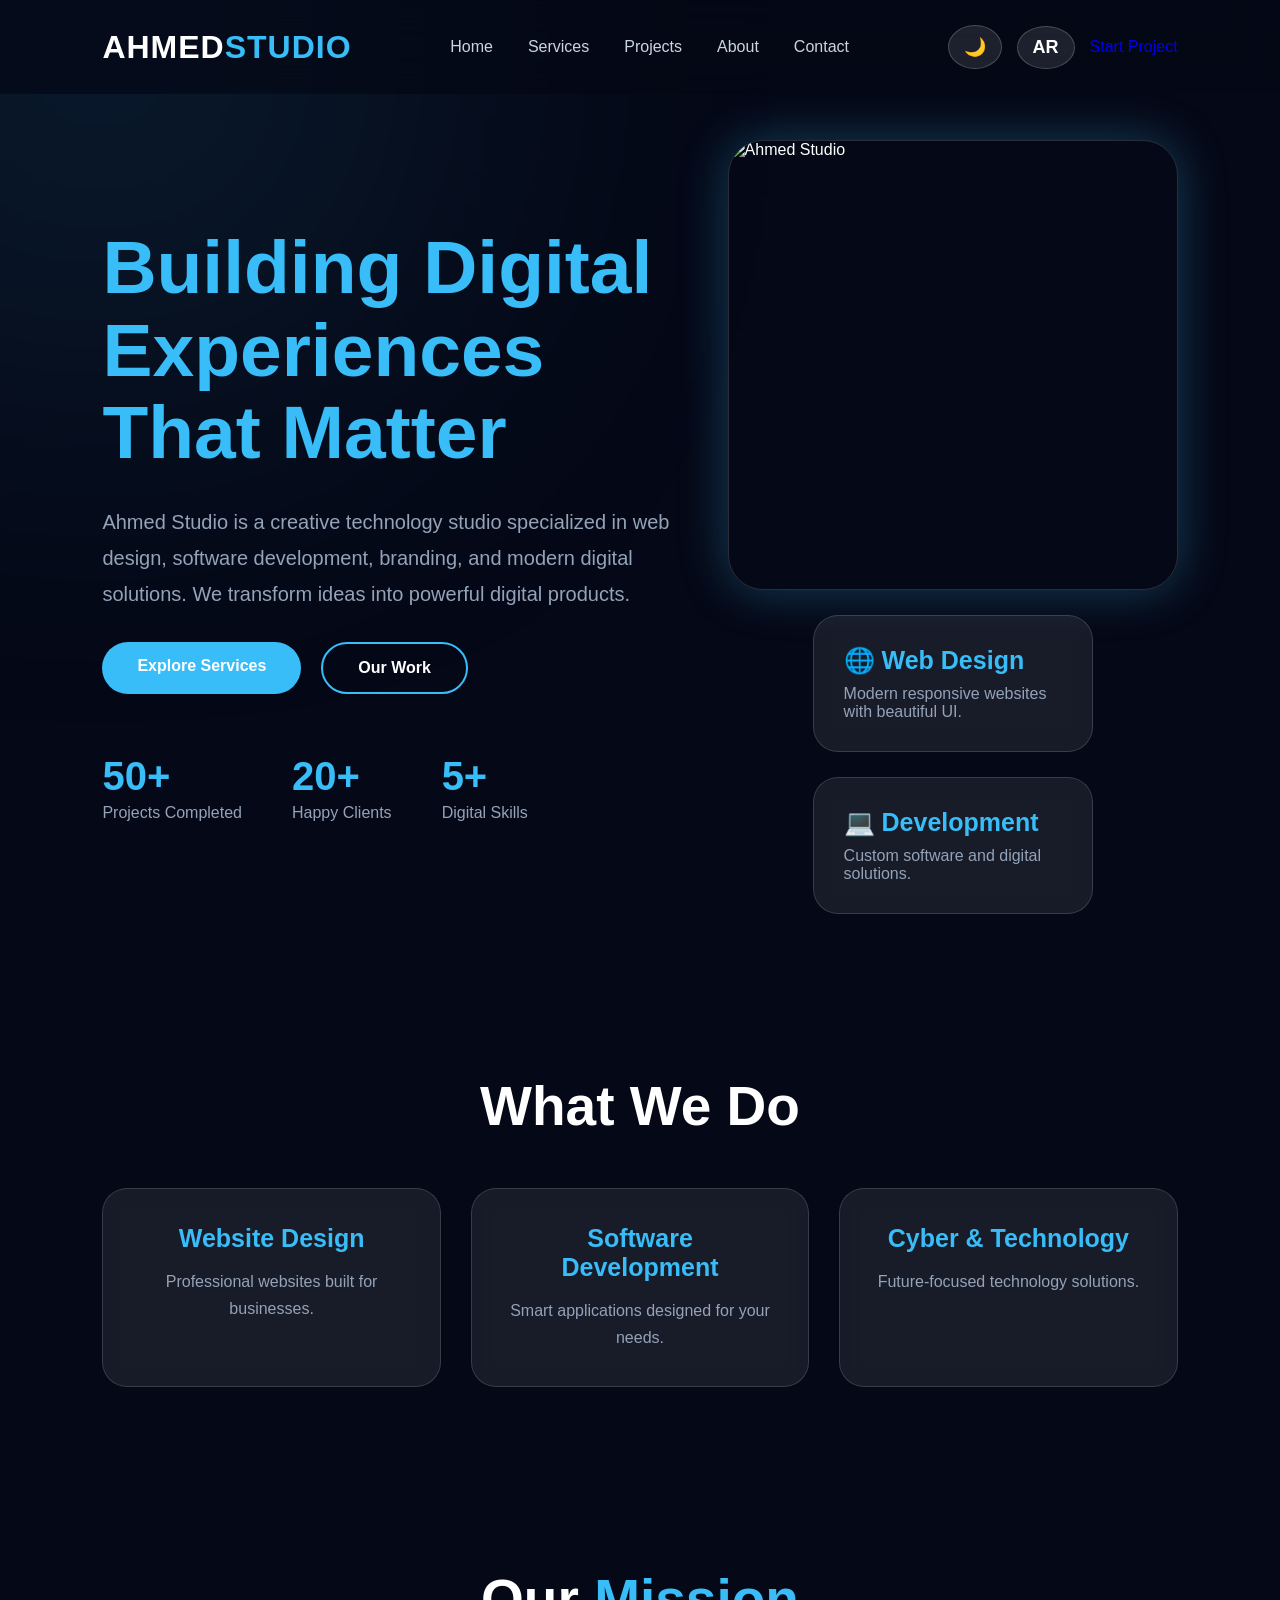
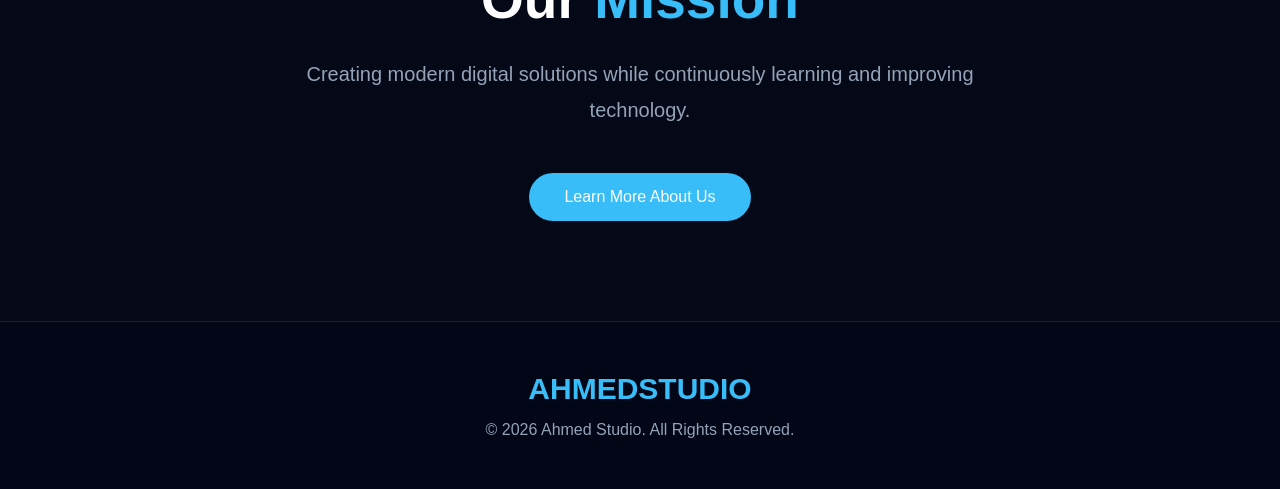
==== index.html @ b9c84dff "Add files via upload" ====
<!DOCTYPE html>
<html lang="en">

<head>

<meta charset="UTF-8">
<meta name="viewport" content="width=device-width, initial-scale=1.0">

<title>Ahmed Studio | Digital Solutions</title>

<link rel="stylesheet" href="style.css">

</head>


<body>



<header>


<div class="logo">
AHMED<span>STUDIO</span>
</div>




<nav>

<a href="index.html"
data-en="Home"
data-ar="الرئيسية">
Home
</a>


<a href="services.html"
data-en="Services"
data-ar="الخدمات">
Services
</a>


<a href="projects.html"
data-en="Projects"
data-ar="المشاريع">
Projects
</a>


<a href="about.html"
data-en="About"
data-ar="حول">
About
</a>


<a href="contact.html"
data-en="Contact"
data-ar="تواصل">
Contact
</a>


</nav>




<div class="header-buttons">


<button id="theme-toggle">
🌙
</button>


<button id="language-toggle">
AR
</button>



<a href="contact.html" class="nav-btn"
data-en="Start Project"
data-ar="ابدأ مشروع">

Start Project

</a>


</div>



</header>









<section class="hero">



<div class="content">



<h1>

<span data-en="Building"
data-ar="نبني">
Building
</span>


<span>
Digital Experiences
</span>


<span data-en="That Matter"
data-ar="تجارب رقمية مميزة">
That Matter
</span>


</h1>







<p
data-en="Ahmed Studio is a creative technology studio specialized in web design, software development, branding, and modern digital solutions. We transform ideas into powerful digital products."
data-ar="استوديو أحمد هو استوديو تقني إبداعي متخصص في تصميم المواقع وتطوير البرمجيات والعلامات التجارية والحلول الرقمية الحديثة. نحول الأفكار إلى منتجات رقمية قوية.">

Ahmed Studio is a creative technology studio
specialized in web design, software development,
branding, and modern digital solutions.

We transform ideas into powerful digital products.

</p>







<div class="buttons">


<a href="services.html"
data-en="Explore Services"
data-ar="استكشف الخدمات">

Explore Services

</a>




<a href="projects.html"
data-en="Our Work"
data-ar="أعمالنا">

Our Work

</a>


</div>









<div class="stats">


<div>

<h2>
50+
</h2>

<p data-en="Projects Completed"
data-ar="مشاريع مكتملة">

Projects Completed

</p>

</div>





<div>

<h2>
20+
</h2>

<p data-en="Happy Clients"
data-ar="عملاء سعداء">

Happy Clients

</p>

</div>





<div>

<h2>
5+
</h2>

<p data-en="Digital Skills"
data-ar="مهارات تقنية">

Digital Skills

</p>

</div>


</div>





</div>









<div class="shape">



<img 
src="images/studio.png"
class="hero-image"
alt="Ahmed Studio">






<div class="card">

<h2>
🌐 Web Design
</h2>

<p>
Modern responsive websites with beautiful UI.
</p>


</div>








<div class="card">

<h2>
💻 Development
</h2>

<p>
Custom software and digital solutions.
</p>


</div>






</div>





</section>









<section class="home-services">



<h1
data-en="What We Do"
data-ar="ماذا نقدم">

What We <span>Do</span>

</h1>





<div class="home-cards">



<div>

<h2>
Website Design
</h2>

<p>
Professional websites built for businesses.
</p>

</div>





<div>

<h2>
Software Development
</h2>

<p>
Smart applications designed for your needs.
</p>

</div>






<div>

<h2>
Cyber & Technology
</h2>

<p>
Future-focused technology solutions.
</p>

</div>




</div>


</section>









<section class="home-about">



<h1>

Our <span>Mission</span>

</h1>



<p>

Creating modern digital solutions while
continuously learning and improving technology.

</p>





<a href="about.html">

Learn More About Us

</a>



</section>









<footer>


<h3>
AHMEDSTUDIO
</h3>


<p>
© 2026 Ahmed Studio. All Rights Reserved.
</p>



</footer>







<script src="script.js"></script>


</body>

</html>
---- style.css ----
/* =====================================
   AHMED STUDIO - COMPLETE STYLE CSS
   PART 1/2
===================================== */


/* RESET */

*{
    margin:0;
    padding:0;
    box-sizing:border-box;
    font-family:'Poppins', Arial, sans-serif;
}


html{
    scroll-behavior:smooth;
}


body{

    background:#050816;

    color:white;

    overflow-x:hidden;

}



a{
    text-decoration:none;
}



/* GLOBAL SPAN */

span{

    color:#38bdf8;

}



/* BACKGROUND EFFECT */


body::before{

    content:"";

    position:fixed;

    width:600px;

    height:600px;

    background:#38bdf8;

    opacity:.12;

    filter:blur(180px);

    top:-250px;

    left:-200px;

    z-index:-1;

}





/* =========================
        HEADER
========================= */


header{

    width:100%;

    padding:25px 8%;

    display:flex;

    justify-content:space-between;

    align-items:center;

    position:fixed;

    top:0;

    left:0;

    z-index:1000;


    background:rgba(5,8,22,.75);

    backdrop-filter:blur(20px);

}





.logo{

    font-size:32px;

    font-weight:800;

    letter-spacing:1px;

}



.logo span{

    color:#38bdf8;

}





nav{

    display:flex;

    gap:35px;

}



nav a{

    color:#cbd5e1;

    font-size:16px;

    transition:.3s;

}



nav a:hover{

    color:#38bdf8;

}





header button{

    background:#38bdf8;

    color:white;

    border:none;

    padding:14px 30px;

    border-radius:30px;

    cursor:pointer;

    font-weight:bold;

    transition:.3s;

}



header button:hover{

    transform:translateY(-5px);

    box-shadow:0 0 30px #38bdf8;

}





/* =========================
        BUTTONS
========================= */


.buttons{

    display:flex;

    gap:20px;

}



.buttons a{

    padding:15px 35px;

    border-radius:40px;

    background:#38bdf8;

    color:white;

    font-weight:bold;

    transition:.3s;

}



.buttons a:hover{

    transform:translateY(-5px);

    box-shadow:0 0 25px #38bdf8;

}



.buttons a:last-child{

    background:transparent;

    border:2px solid #38bdf8;

}





/* =========================
        HOME HERO
========================= */


.hero{

    min-height:100vh;

    padding:140px 8% 80px;

    display:flex;

    justify-content:space-between;

    align-items:center;

    gap:50px;

}





.content{

    max-width:650px;

}



.content h1{

    font-size:75px;

    line-height:1.1;

    font-weight:800;

}



.content h1 span{

    color:#38bdf8;

}





.content p{

    margin:30px 0;

    font-size:20px;

    color:#94a3b8;

    line-height:1.8;

}





/* STATS */


.stats{

    display:flex;

    gap:50px;

    margin-top:60px;

}



.stats h2{

    color:#38bdf8;

    font-size:40px;

}



.stats p{

    margin:0;

    font-size:16px;

}




/* =========================
       HERO IMAGE
========================= */


.shape{

    display:flex;

    flex-direction:column;

    align-items:center;

    gap:25px;

}





.hero-image{

    width:450px;

    height:450px;

    object-fit:cover;

    border-radius:35px;

    border:1px solid rgba(255,255,255,.15);

    box-shadow:

    0 0 50px rgba(56,189,248,.3);

    transition:.4s;

}



.hero-image:hover{

    transform:scale(1.04);

}





/* SMALL CARDS */


.card{

    width:280px;

    padding:30px;

    background:rgba(255,255,255,.08);

    border:1px solid rgba(255,255,255,.15);

    border-radius:25px;

    backdrop-filter:blur(10px);

    transition:.4s;

}



.card:hover{

    transform:translateY(-10px);

    border-color:#38bdf8;

}



.card h2{

    color:#38bdf8;

    font-size:25px;

    margin-bottom:10px;

}



.card p{

    color:#94a3b8;

}





/* =========================
        SERVICES PAGE
========================= */


.services-page{

    min-height:100vh;

    padding:150px 8% 80px;

}





.title{

    text-align:center;

    max-width:700px;

    margin:auto;

}



.title h1{

    font-size:60px;

}



.title p{

    color:#94a3b8;

    font-size:20px;

    margin-top:20px;

}





.services-container{

    margin-top:70px;

    display:grid;

    grid-template-columns:repeat(2,1fr);

    gap:30px;

}





.service-card{

    padding:40px;

    background:rgba(255,255,255,.08);

    border:1px solid rgba(255,255,255,.15);

    border-radius:25px;

    backdrop-filter:blur(10px);

    transition:.4s;

}



.service-card:hover{

    transform:translateY(-10px);

    border-color:#38bdf8;

}



.service-card h2{

    font-size:30px;

    margin-bottom:20px;

}



.service-card p{

    color:#94a3b8;

    line-height:1.8;

}



.service-card a{

    display:inline-block;

    margin-top:20px;

    color:#38bdf8;

    font-weight:bold;

}
/* =====================================
   AHMED STUDIO - COMPLETE STYLE CSS
   PART 2/2
===================================== */


/* =========================
        PROJECTS PAGE
========================= */


.projects-page{

    min-height:100vh;

    padding:150px 8% 80px;

}



.projects-container{

    margin-top:70px;

    display:grid;

    grid-template-columns:repeat(3,1fr);

    gap:30px;

}




.project-card{

    background:rgba(255,255,255,.08);

    border:1px solid rgba(255,255,255,.15);

    border-radius:25px;

    overflow:hidden;

    transition:.4s;

}



.project-card:hover{

    transform:translateY(-12px);

    border-color:#38bdf8;

}





.project-card img{

    width:100%;

    height:250px;

    object-fit:cover;

}



.project-content{

    padding:30px;

}



.project-content h2{

    color:#38bdf8;

    margin-bottom:15px;

}



.project-content p{

    color:#94a3b8;

    line-height:1.7;

}





/* =========================
        ABOUT PAGE
========================= */


.about-page{

    min-height:100vh;

    padding:150px 8% 80px;

    display:flex;

    align-items:center;

    gap:60px;

}




.about-image img{

    width:400px;

    height:400px;

    object-fit:cover;

    border-radius:35px;

}



.about-content{

    max-width:600px;

}



.about-content h1{

    font-size:60px;

}



.about-content p{

    margin-top:25px;

    color:#94a3b8;

    font-size:19px;

    line-height:1.8;

}





/* =========================
        CONTACT PAGE
========================= */


.contact-page{

    min-height:100vh;

    padding:150px 8% 80px;

}



.contact-box{

    max-width:700px;

    margin:auto;

    background:rgba(255,255,255,.08);

    border:1px solid rgba(255,255,255,.15);

    padding:40px;

    border-radius:30px;

    backdrop-filter:blur(10px);

}




.contact-box input,

.contact-box textarea{

    width:100%;

    padding:18px;

    margin-bottom:20px;

    border-radius:15px;

    border:none;

    outline:none;

    background:rgba(255,255,255,.1);

    color:white;

}



.contact-box textarea{

    height:150px;

    resize:none;

}





.contact-box button{

    width:100%;

    padding:16px;

    border:none;

    border-radius:30px;

    background:#38bdf8;

    color:white;

    font-weight:bold;

    cursor:pointer;

    transition:.3s;

}



.contact-box button:hover{

    box-shadow:0 0 30px #38bdf8;

}





/* =========================
        FOOTER
========================= */


footer{

    text-align:center;

    padding:50px 20px;

    background:#020617;

    border-top:1px solid rgba(255,255,255,.1);

}



footer h3{

    font-size:30px;

    color:#38bdf8;

}



footer p{

    color:#94a3b8;

    margin-top:15px;

}





/* =========================
        ANIMATIONS
========================= */


@keyframes fadeUp{

    from{

        opacity:0;

        transform:translateY(40px);

    }


    to{

        opacity:1;

        transform:translateY(0);

    }

}



.hero,
.service-card,
.project-card{

    animation:fadeUp .8s ease;

}





/* =========================
        RESPONSIVE
========================= */


@media(max-width:1000px){


header{

    flex-direction:column;

    gap:20px;

}



nav{

    flex-wrap:wrap;

    justify-content:center;

}



.hero{

    flex-direction:column;

    text-align:center;

}



.content h1{

    font-size:50px;

}



.buttons{

    justify-content:center;

}



.stats{

    justify-content:center;

}



.hero-image{

    width:320px;

    height:320px;

}



.services-container{

    grid-template-columns:1fr;

}



.projects-container{

    grid-template-columns:1fr;

}



.about-page{

    flex-direction:column;

    text-align:center;

}



.about-image img{

    width:300px;

    height:300px;

}



.about-content h1{

    font-size:45px;

}



}




@media(max-width:600px){


header button{

    display:none;

}



.content h1{

    font-size:40px;

}



.title h1{

    font-size:40px;

}



.card{

    width:250px;

}



.service-card{

    padding:30px;

}



.stats{

    flex-direction:column;

    gap:20px;

}



}
/* ABOUT IMPROVEMENTS */


.about-page{

    min-height:100vh;

    padding:150px 8% 80px;

    display:flex;

    align-items:center;

    justify-content:center;

    gap:80px;

}



.about-image img{

    width:380px;

    height:380px;

    object-fit:cover;

    border-radius:40px;

    border:1px solid rgba(255,255,255,.15);

    box-shadow:0 0 40px rgba(56,189,248,.25);

}



.about-content{

    max-width:600px;

}



.about-content h1{

    font-size:65px;

    margin-bottom:10px;

}



.about-content h3{

    color:#38bdf8;

    margin-bottom:25px;

}



.about-content p{

    color:#94a3b8;

    line-height:1.8;

    font-size:18px;

    margin-bottom:20px;

}





.about-box{

    display:grid;

    grid-template-columns:repeat(2,1fr);

    gap:20px;

    margin:35px 0;

}



.about-box div{

    background:rgba(255,255,255,.08);

    border:1px solid rgba(255,255,255,.15);

    padding:25px;

    border-radius:20px;

}



.about-box h2{

    color:#38bdf8;

    font-size:22px;

    margin-bottom:10px;

}





.vision{

    text-align:center;

    padding:80px 15%;

}



.vision h1{

    font-size:50px;

}



.vision p{

    color:#94a3b8;

    font-size:20px;

    margin-top:20px;

}





@media(max-width:900px){

.about-page{

    flex-direction:column;

    text-align:center;

}


.about-content h1{

    font-size:45px;

}


.about-box{

    grid-template-columns:1fr;

}

}
/* =========================
      HOME EXTRA SECTIONS
========================= */


.home-services{

    padding:80px 8%;

    text-align:center;

}



.home-services h1{

    font-size:55px;

    margin-bottom:50px;

}




.home-cards{

    display:grid;

    grid-template-columns:repeat(3,1fr);

    gap:30px;

}




.home-cards div{

    background:rgba(255,255,255,.08);

    border:1px solid rgba(255,255,255,.15);

    padding:35px;

    border-radius:25px;

    backdrop-filter:blur(10px);

    transition:.4s;

}




.home-cards div:hover{

    transform:translateY(-10px);

    border-color:#38bdf8;

}




.home-cards h2{

    color:#38bdf8;

    margin-bottom:15px;

    font-size:25px;

}




.home-cards p{

    color:#94a3b8;

    line-height:1.7;

}





/* MISSION */


.home-about{

    padding:100px 15%;

    text-align:center;

}




.home-about h1{

    font-size:55px;

}



.home-about p{

    margin:25px auto;

    max-width:700px;

    color:#94a3b8;

    font-size:20px;

    line-height:1.8;

}




.home-about a{

    display:inline-block;

    margin-top:20px;

    padding:15px 35px;

    background:#38bdf8;

    color:white;

    border-radius:30px;

    transition:.3s;

}



.home-about a:hover{

    box-shadow:0 0 25px #38bdf8;

    transform:translateY(-5px);

}




@media(max-width:900px){


.home-cards{

    grid-template-columns:1fr;

}



.home-services h1,
.home-about h1{

    font-size:40px;

}


}
.header-buttons{

display:flex;

align-items:center;

gap:15px;

}



.header-buttons button{

background:rgba(255,255,255,.1);

color:white;

border:1px solid rgba(255,255,255,.2);

padding:10px 15px;

border-radius:50%;

cursor:pointer;

font-size:18px;

}



body.light .header-buttons button{

color:#0f172a;

background:white;

}
/* =====================
LIGHT MODE
===================== */


body.light{

background:#f8fafc;

color:#0f172a;

}



body.light header{

background:rgba(255,255,255,.85);

}



body.light nav a{

color:#334155;

}



body.light .card,
body.light .service-card,
body.light .project-card,
body.light .home-cards div,
body.light .about-box div{


background:white;

border-color:#cbd5e1;

}



body.light p{

color:#475569;

}



body.light footer{

background:#e2e8f0;

}



body.light .header-buttons button{

color:#0f172a;

background:white;

}
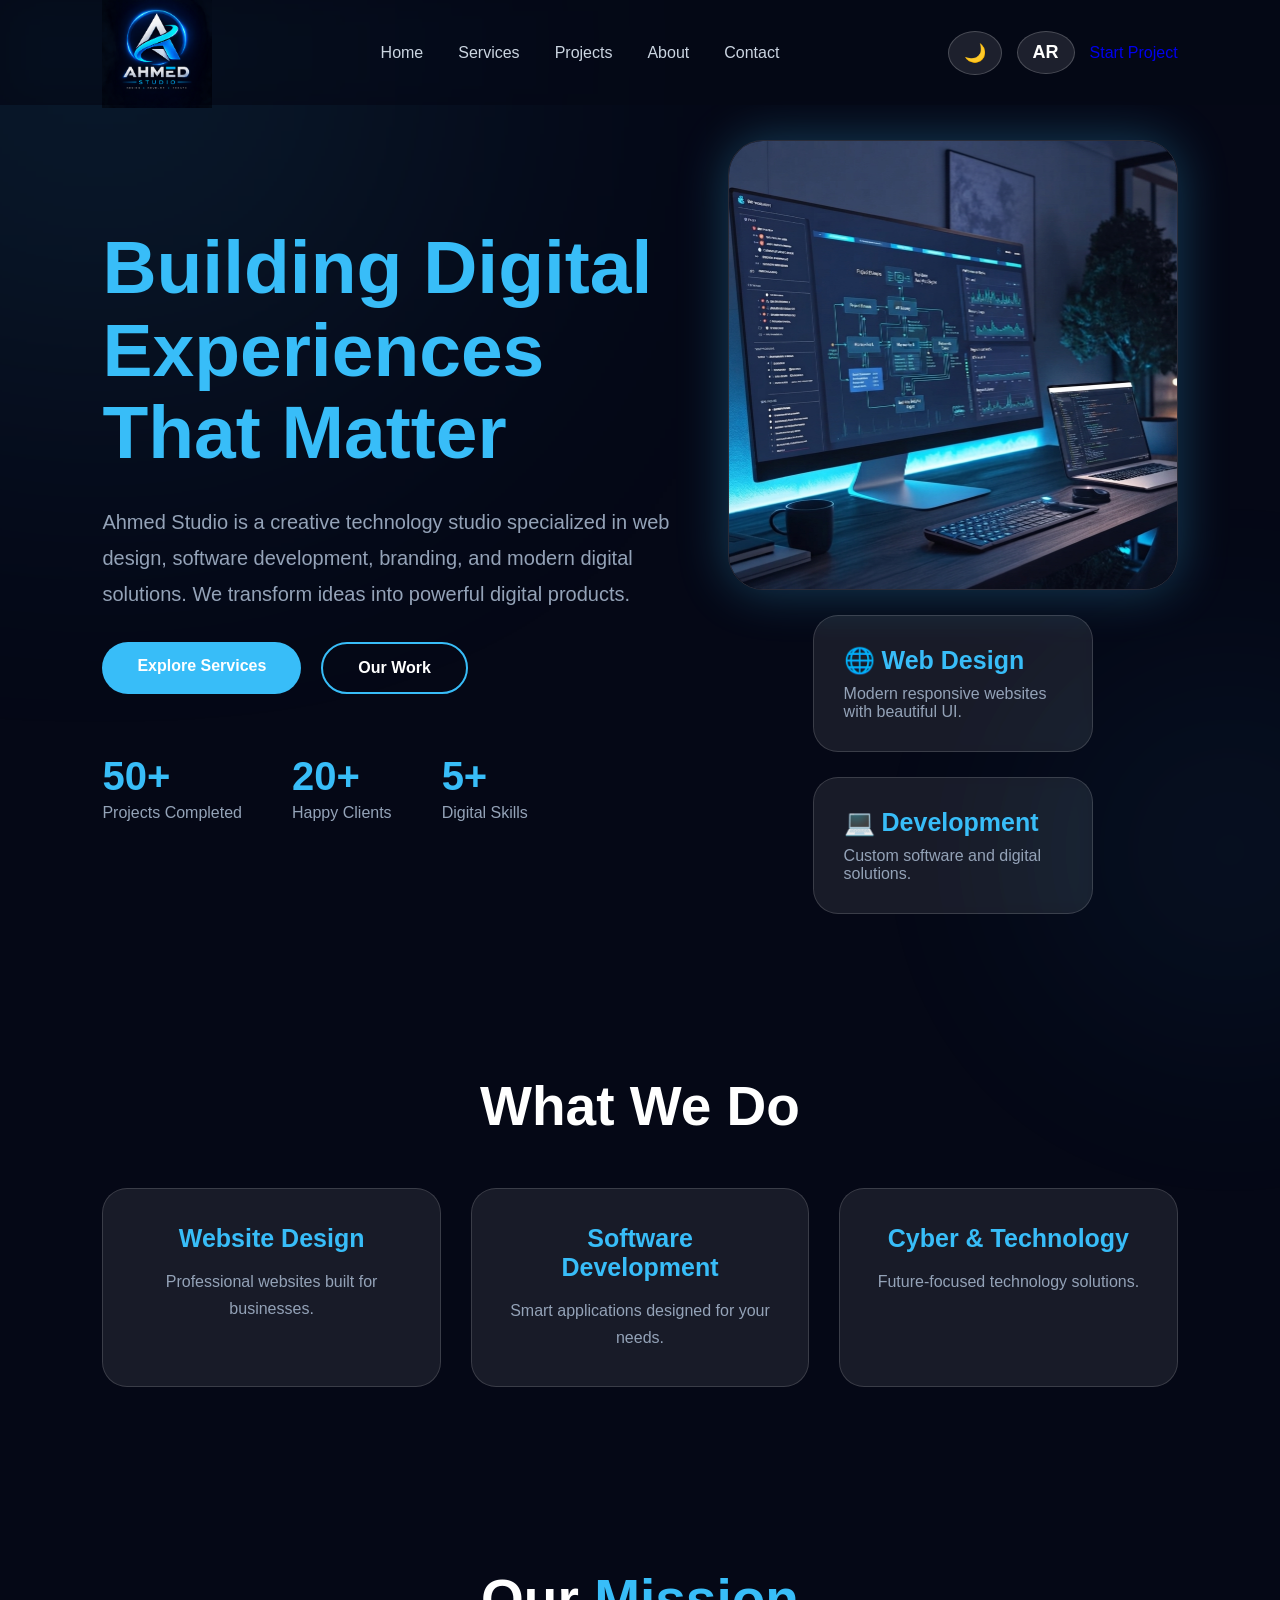
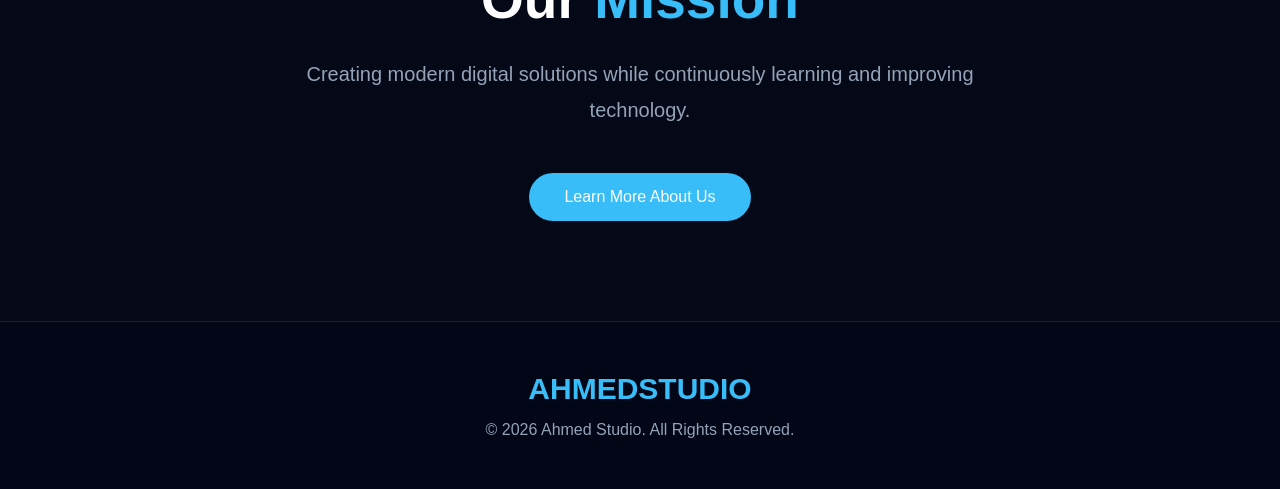
==== commit 0fb80fdc: "Add files via upload" ====
--- a/index.html
+++ b/index.html
@@ -20,10 +20,9 @@
 <header>
 
 
-<div class="logo">
-AHMED<span>STUDIO</span>
-</div>
-
+<a href="index.html" class="logo">
+    <img src="images/logo.png" alt="Ahmed Studio">
+</a>
 
 
 
--- a/style.css
+++ b/style.css
@@ -1607,4 +1607,576 @@
 
 background:white;
 
-}+}
+/* =====================================
+   AHMED STUDIO - FINAL MOBILE RESPONSIVE
+===================================== */
+
+@media (max-width: 600px) {
+
+    /* GENERAL */
+    html,
+    body {
+        width: 100%;
+        max-width: 100%;
+        overflow-x: hidden;
+    }
+
+    * {
+        max-width: 100%;
+    }
+
+
+    /* HEADER */
+    header {
+        width: 100%;
+        padding: 14px 18px;
+        flex-direction: column;
+        gap: 10px;
+    }
+
+    .logo {
+        font-size: 25px;
+    }
+
+    nav {
+        width: 100%;
+        display: flex;
+        justify-content: center;
+        align-items: center;
+        flex-wrap: wrap;
+        gap: 10px 16px;
+    }
+
+    nav a {
+        font-size: 13px;
+    }
+
+    header > button {
+        display: none;
+    }
+
+    .header-buttons {
+        position: absolute;
+        right: 15px;
+        top: 12px;
+        display: flex;
+        gap: 8px;
+    }
+
+    .header-buttons button {
+        padding: 8px 10px;
+        font-size: 15px;
+    }
+
+
+    /* HOME / HERO */
+    .hero {
+        width: 100%;
+        min-height: auto;
+        padding: 155px 20px 60px;
+        display: flex;
+        flex-direction: column;
+        justify-content: center;
+        align-items: center;
+        gap: 40px;
+        text-align: center;
+    }
+
+    .content {
+        width: 100%;
+        max-width: 100%;
+    }
+
+    .content h1 {
+        font-size: 38px;
+        line-height: 1.2;
+    }
+
+    .content p {
+        font-size: 16px;
+        line-height: 1.7;
+        margin: 20px 0;
+    }
+
+
+    /* BUTTONS */
+    .buttons {
+        width: 100%;
+        display: flex;
+        flex-direction: column;
+        align-items: center;
+        gap: 12px;
+    }
+
+    .buttons a {
+        width: 100%;
+        max-width: 280px;
+        padding: 13px 20px;
+    }
+
+
+    /* STATS */
+    .stats {
+        width: 100%;
+        display: flex;
+        flex-direction: column;
+        align-items: center;
+        gap: 15px;
+        margin-top: 35px;
+    }
+
+    .stats h2 {
+        font-size: 32px;
+    }
+
+    .stats p {
+        font-size: 14px;
+    }
+
+
+    /* HERO IMAGE */
+    .shape {
+        width: 100%;
+        display: flex;
+        align-items: center;
+    }
+
+    .hero-image {
+        width: min(85vw, 320px);
+        height: min(85vw, 320px);
+    }
+
+    .card {
+        width: 90%;
+        max-width: 280px;
+        padding: 25px;
+    }
+
+
+    /* PAGE TITLES */
+    .title {
+        width: 100%;
+        max-width: 100%;
+    }
+
+    .title h1 {
+        font-size: 38px;
+        line-height: 1.2;
+    }
+
+    .title p {
+        font-size: 16px;
+        line-height: 1.7;
+    }
+
+
+    /* SERVICES */
+    .services-page {
+        width: 100%;
+        min-height: auto;
+        padding: 150px 20px 60px;
+    }
+
+    .services-container {
+        width: 100%;
+        margin-top: 40px;
+        grid-template-columns: 1fr;
+        gap: 20px;
+    }
+
+    .service-card {
+        width: 100%;
+        padding: 25px;
+        border-radius: 20px;
+    }
+
+    .service-card h2 {
+        font-size: 23px;
+    }
+
+    .service-card p {
+        font-size: 15px;
+        line-height: 1.7;
+    }
+
+
+    /* PROJECTS */
+    .projects-page {
+        width: 100%;
+        min-height: auto;
+        padding: 150px 20px 60px;
+    }
+
+    .projects-container {
+        width: 100%;
+        margin-top: 40px;
+        grid-template-columns: 1fr;
+        gap: 20px;
+    }
+
+    .project-card {
+        width: 100%;
+    }
+
+    .project-card img {
+        width: 100%;
+        height: 200px;
+        object-fit: cover;
+    }
+
+    .project-content {
+        padding: 22px;
+    }
+
+    .project-content h2 {
+        font-size: 22px;
+    }
+
+    .project-content p {
+        font-size: 15px;
+        line-height: 1.7;
+    }
+
+
+    /* ABOUT */
+    .about-page {
+        width: 100%;
+        min-height: auto;
+        padding: 150px 20px 60px;
+        display: flex;
+        flex-direction: column;
+        text-align: center;
+        gap: 40px;
+    }
+
+    .about-image {
+        width: 100%;
+    }
+
+    .about-image img {
+        width: min(85vw, 320px);
+        height: min(85vw, 320px);
+    }
+
+    .about-content {
+        width: 100%;
+        max-width: 100%;
+    }
+
+    .about-content h1 {
+        font-size: 40px;
+        line-height: 1.2;
+    }
+
+    .about-content h3 {
+        font-size: 18px;
+    }
+
+    .about-content p {
+        font-size: 16px;
+        line-height: 1.7;
+    }
+
+
+    /* ABOUT BOX */
+    .about-box {
+        width: 100%;
+        grid-template-columns: 1fr;
+        gap: 15px;
+        margin: 25px 0;
+    }
+
+    .about-box div {
+        padding: 20px;
+    }
+
+
+    /* VISION */
+    .vision {
+        width: 100%;
+        padding: 60px 20px;
+    }
+
+    .vision h1 {
+        font-size: 38px;
+        line-height: 1.2;
+    }
+
+    .vision p {
+        font-size: 16px;
+        line-height: 1.7;
+    }
+
+
+    /* HOME SERVICES */
+    .home-services {
+        width: 100%;
+        padding: 60px 20px;
+    }
+
+    .home-services h1 {
+        font-size: 38px;
+        line-height: 1.2;
+        margin-bottom: 35px;
+    }
+
+    .home-cards {
+        width: 100%;
+        grid-template-columns: 1fr;
+        gap: 20px;
+    }
+
+    .home-cards div {
+        width: 100%;
+        padding: 25px;
+    }
+
+    .home-cards h2 {
+        font-size: 22px;
+    }
+
+    .home-cards p {
+        font-size: 15px;
+        line-height: 1.7;
+    }
+
+
+    /* HOME ABOUT */
+    .home-about {
+        width: 100%;
+        padding: 60px 20px;
+    }
+
+    .home-about h1 {
+        font-size: 38px;
+        line-height: 1.2;
+    }
+
+    .home-about p {
+        font-size: 16px;
+        line-height: 1.7;
+    }
+
+    .home-about a {
+        padding: 13px 25px;
+    }
+
+
+    /* CONTACT */
+    .contact-page {
+        width: 100%;
+        min-height: auto;
+        padding: 150px 20px 60px;
+    }
+
+    .contact-box {
+        width: 100%;
+        padding: 25px 20px;
+        border-radius: 20px;
+    }
+
+    .contact-box input,
+    .contact-box textarea {
+        width: 100%;
+        font-size: 15px;
+        padding: 15px;
+    }
+
+    .contact-box button {
+        width: 100%;
+    }
+
+
+    /* FOOTER */
+    footer {
+        width: 100%;
+        padding: 40px 20px;
+    }
+
+    footer h3 {
+        font-size: 25px;
+    }
+
+    footer p {
+        font-size: 14px;
+        line-height: 1.6;
+    }
+
+
+    /* BACKGROUND */
+    body::before {
+        width: 300px;
+        height: 300px;
+        filter: blur(120px);
+    }
+
+}
+.logo {
+    display: flex;
+    align-items: center;
+}
+
+.logo img {
+    width: 150px;
+    height: auto;
+    display: block;
+}
+/* PAGE FADE IN */
+body {
+    animation: pageFade 0.8s ease forwards;
+}
+
+@keyframes pageFade {
+    from {
+        opacity: 0;
+    }
+    to {
+        opacity: 1;
+    }
+}
+nav a {
+    position: relative;
+}
+
+nav a::after {
+    content: "";
+    position: absolute;
+    left: 0;
+    bottom: -7px;
+    width: 0;
+    height: 2px;
+    background: #38bdf8;
+    box-shadow: 0 0 10px #38bdf8;
+    transition: 0.3s ease;
+}
+
+nav a:hover {
+    color: #38bdf8;
+}
+
+nav a:hover::after {
+    width: 100%;
+}
+.buttons a,
+.nav-btn,
+.home-about a {
+    transition: 0.3s ease;
+}
+
+.buttons a:hover,
+.nav-btn:hover,
+.home-about a:hover {
+    transform: translateY(-4px);
+    box-shadow: 0 10px 30px rgba(56, 189, 248, 0.35);
+}
+.card,
+.service-card,
+.project-card,
+.home-cards div,
+.about-box div {
+    transition: transform 0.35s ease, box-shadow 0.35s ease;
+}
+
+.card:hover,
+.service-card:hover,
+.project-card:hover,
+.home-cards div:hover,
+.about-box div:hover {
+    transform: translateY(-10px);
+    box-shadow: 0 20px 45px rgba(56, 189, 248, 0.18);
+}
+.hero-image {
+    animation: floating 4s ease-in-out infinite;
+}
+
+@keyframes floating {
+    0%, 100% {
+        transform: translateY(0);
+    }
+
+    50% {
+        transform: translateY(-12px);
+    }
+}
+.logo img {
+    transition: 0.4s ease;
+}
+
+.logo img:hover {
+    transform: scale(1.05);
+    filter: drop-shadow(0 0 12px #38bdf8);
+}
+body::after {
+    content: "";
+    position: fixed;
+    width: 400px;
+    height: 400px;
+    border-radius: 50%;
+    background: #38bdf8;
+    opacity: 0.05;
+    filter: blur(120px);
+    right: -150px;
+    bottom: -150px;
+    z-index: -1;
+    animation: glowMove 8s ease-in-out infinite alternate;
+}
+
+@keyframes glowMove {
+    from {
+        transform: translate(0, 0);
+    }
+
+    to {
+        transform: translate(-100px, -80px);
+    }
+}
+.content h1 span {
+    transition: 0.3s ease;
+}
+
+.content h1 span:hover {
+    text-shadow:
+        0 0 10px rgba(56, 189, 248, 0.5),
+        0 0 30px rgba(56, 189, 248, 0.25);
+}
+.service-card:hover,
+.project-card:hover {
+    border-color: rgba(56, 189, 248, 0.5);
+}
+/* =========================
+   HEADER FIX
+========================= */
+
+header {
+    height: 105px;
+    padding: 10px 8%;
+}
+
+.logo {
+    display: flex;
+    align-items: center;
+}
+
+.logo img {
+    width: 110px;
+    height: auto;
+    display: block;
+}
+
+/* مسافة كافية أسفل الهيدر */
+
+.services-page,
+.projects-page,
+.contact-page {
+    padding-top: 150px;
+}
+
+.about-page {
+    padding-top: 150px;
+}
+
+/* عنوان الصفحات */
+.title {
+    margin-top: 20px;
+}
